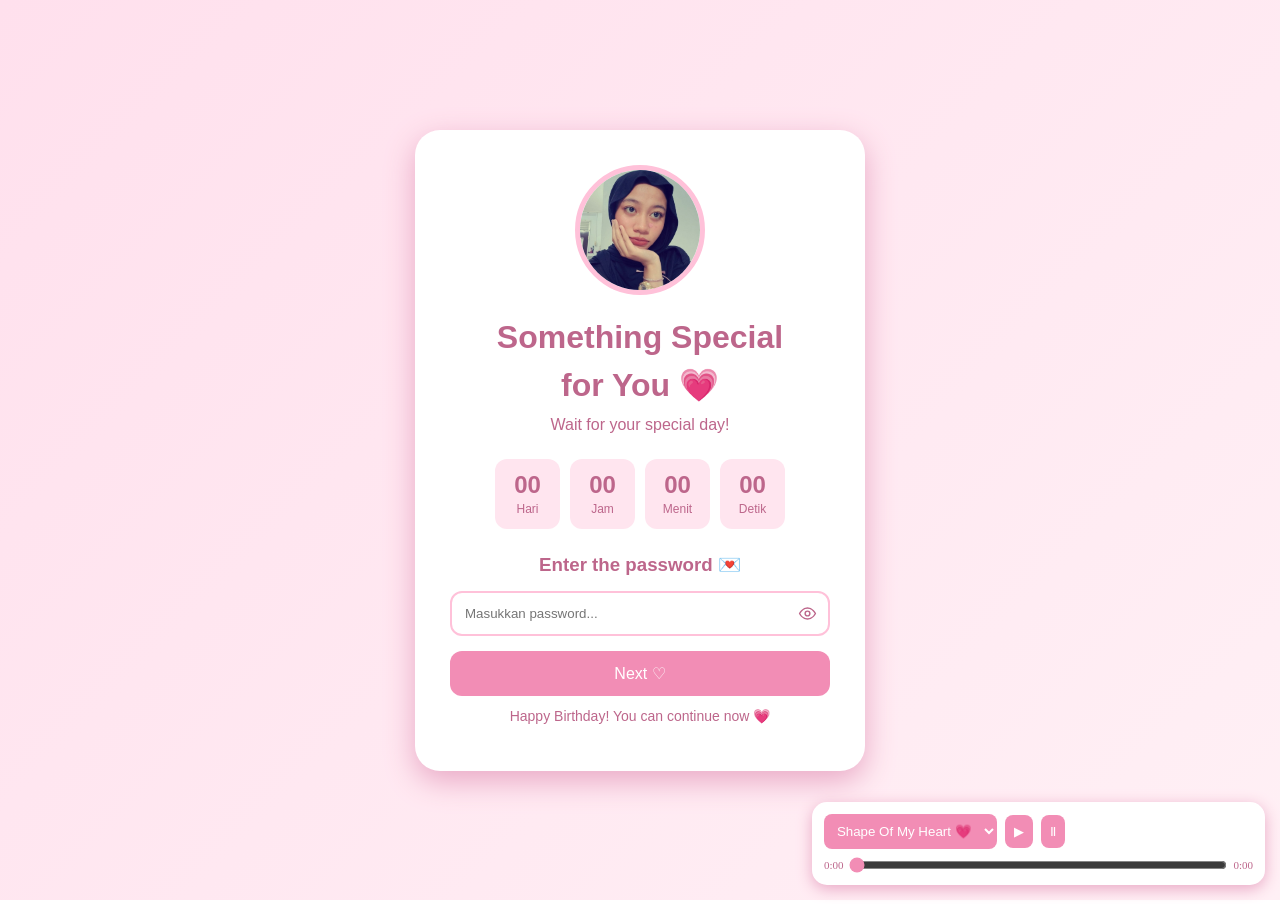
==== index.html @ 8ecd1d0c "Upload website ulang tahun" ====
<!DOCTYPE html>
<html lang="id">
<head>
    <meta charset="UTF-8">
    <meta name="viewport" content="width=device-width, initial-scale=1.0">
    <title>Birthday Surprise</title>

    <style>
        * {
            margin: 0;
            padding: 0;
            box-sizing: border-box;
        }

        body {
            width: 100%;
            height: 100vh;
            overflow: hidden;
        }

        iframe {
            width: 100%;
            height: 100%;
            border: none;
        }

        .music-player {
            position: fixed;
            bottom: 15px;
            right: 15px;
            z-index: 9999;
            background: white;
            padding: 12px;
            border-radius: 15px;
            box-shadow: 0 4px 15px #e9a8c5;
            display: flex;
            gap: 8px;
            align-items: center;
        }

        .music-player select,
        .music-player button {
            padding: 9px;
            border: none;
            border-radius: 8px;
            background: #f28db5;
            color: white;
            cursor: pointer;
        }
		
		.music-player {
    position: fixed;
    bottom: 15px;
    right: 15px;
    z-index: 9999;
    background: white;
    padding: 12px;
    border-radius: 15px;
    box-shadow: 0 4px 15px #e9a8c5;
    display: flex;
    gap: 8px;
    align-items: center;
    flex-wrap: wrap;
}

.music-progress {
    display: flex;
    align-items: center;
    gap: 6px;
    width: 100%;
    font-size: 11px;
    color: #bd668b;
}

#progress {
    flex: 1;
    min-width: 80px;
    accent-color: #f28db5;
    cursor: pointer;
}
    </style>
</head>
<body>

    <iframe src="login.html" name="content"></iframe>

    <div class="music-player">
    <select id="songSelect" onchange="changeSong()">
        <option value="1">Shape Of My Heart 💗</option>
        <option value="2">about You 💕</option>
    </select>

    <button onclick="playMusic()">▶</button>
    <button onclick="pauseMusic()">Ⅱ</button>

		<div class="music-progress">
        <span id="currentTime">0:00</span>

        <input type="range" id="progress" value="0" min="0" max="100">

        <span id="duration">0:00</span>
		</div>
	</div>

    <audio id="bgMusic" loop></audio>

    <script>
        
const music = document.getElementById("bgMusic");
const songSelect = document.getElementById("songSelect");
const progress = document.getElementById("progress");

const songs = {
    1: "music/Shape_OfMy_Heart.mp3",
    2: "music/about_you.mp3"
};

function formatTime(time) {
    if (!Number.isFinite(time)) return "0:00";

    const minutes = Math.floor(time / 60);
    const seconds = Math.floor(time % 60);

    return minutes + ":" + String(seconds).padStart(2, "0");
}

function playMusic() {
    const selectedSong = songs[songSelect.value];

    if (music.getAttribute("src") !== selectedSong) {
        music.src = selectedSong;
    }

    music.play().catch(() => {
        alert("Musik belum bisa diputar!");
    });
}

function pauseMusic() {
    music.pause();
}

function changeSong() {
    music.src = songs[songSelect.value];
    progress.value = 0;
    document.getElementById("currentTime").innerText = "0:00";
    document.getElementById("duration").innerText = "0:00";
    playMusic();
}

music.addEventListener("loadedmetadata", function () {
    progress.max = music.duration;
    document.getElementById("duration").innerText =
        formatTime(music.duration);
});

music.addEventListener("timeupdate", function () {
    progress.value = music.currentTime;
    document.getElementById("currentTime").innerText =
        formatTime(music.currentTime);
});

progress.addEventListener("input", function () {
    music.currentTime = progress.value;
});

    </script>

</body>
</html>
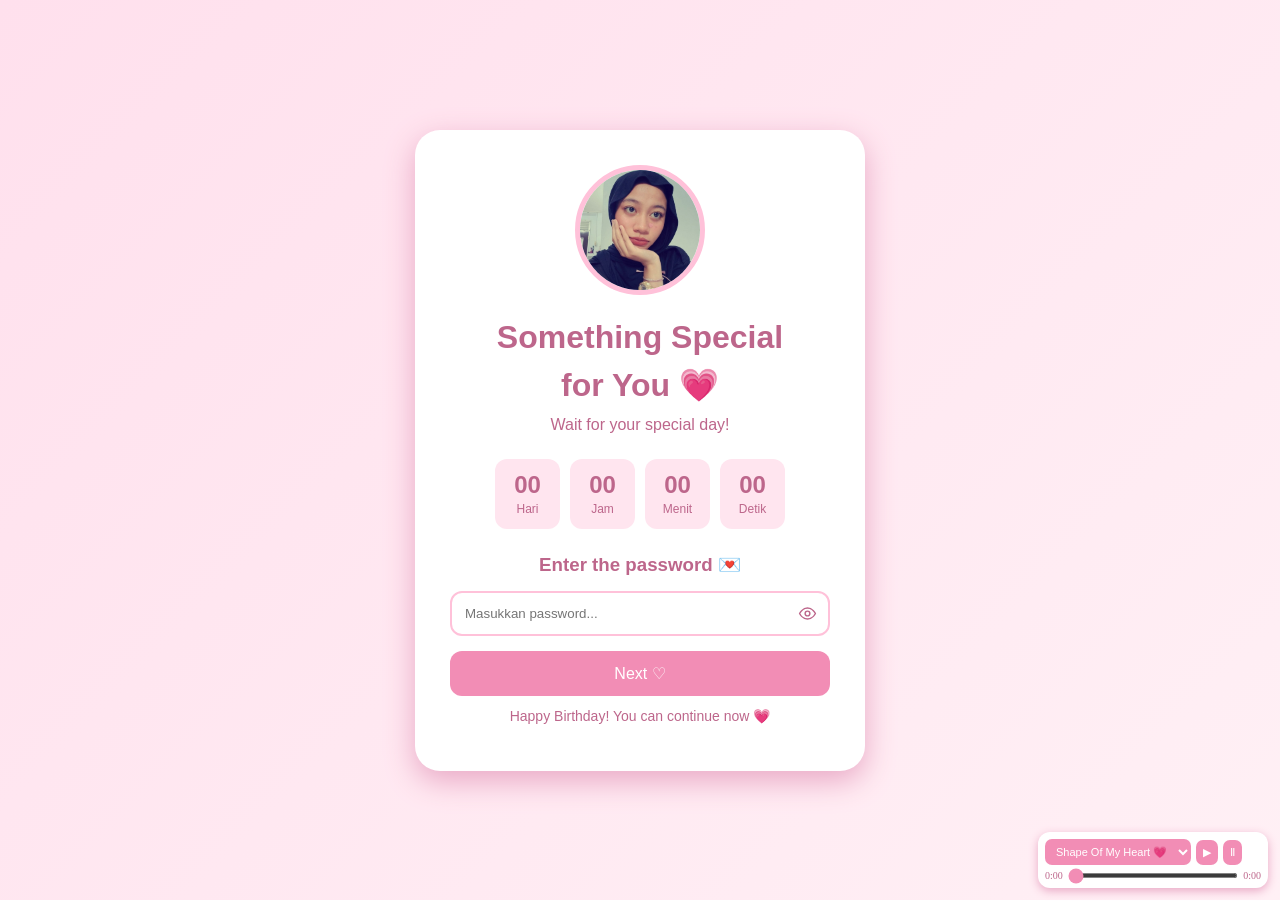
==== commit 405f126b: "Update index.html" ====
--- a/index.html
+++ b/index.html
@@ -25,57 +25,46 @@
             border: none;
         }
 
-        .music-player {
-            position: fixed;
-            bottom: 15px;
-            right: 15px;
-            z-index: 9999;
-            background: white;
-            padding: 12px;
-            border-radius: 15px;
-            box-shadow: 0 4px 15px #e9a8c5;
-            display: flex;
-            gap: 8px;
-            align-items: center;
-        }
-
-        .music-player select,
-        .music-player button {
-            padding: 9px;
-            border: none;
-            border-radius: 8px;
-            background: #f28db5;
-            color: white;
-            cursor: pointer;
-        }
-		
-		.music-player {
+   .music-player {
     position: fixed;
-    bottom: 15px;
-    right: 15px;
+    bottom: 12px;
+    right: 12px;
     z-index: 9999;
     background: white;
-    padding: 12px;
-    border-radius: 15px;
-    box-shadow: 0 4px 15px #e9a8c5;
+    padding: 7px;
+    border-radius: 12px;
+    box-shadow: 0 3px 10px #e9a8c5;
     display: flex;
-    gap: 8px;
+    gap: 5px;
     align-items: center;
     flex-wrap: wrap;
+    width: 230px;
+}
+
+.music-player select,
+.music-player button {
+    padding: 6px 7px;
+    font-size: 11px;
+    border: none;
+    border-radius: 7px;
+    background: #f28db5;
+    color: white;
+    cursor: pointer;
 }
 
 .music-progress {
     display: flex;
     align-items: center;
-    gap: 6px;
+    gap: 5px;
     width: 100%;
-    font-size: 11px;
+    font-size: 10px;
     color: #bd668b;
 }
 
 #progress {
     flex: 1;
-    min-width: 80px;
+    min-width: 50px;
+    height: 5px;
     accent-color: #f28db5;
     cursor: pointer;
 }
